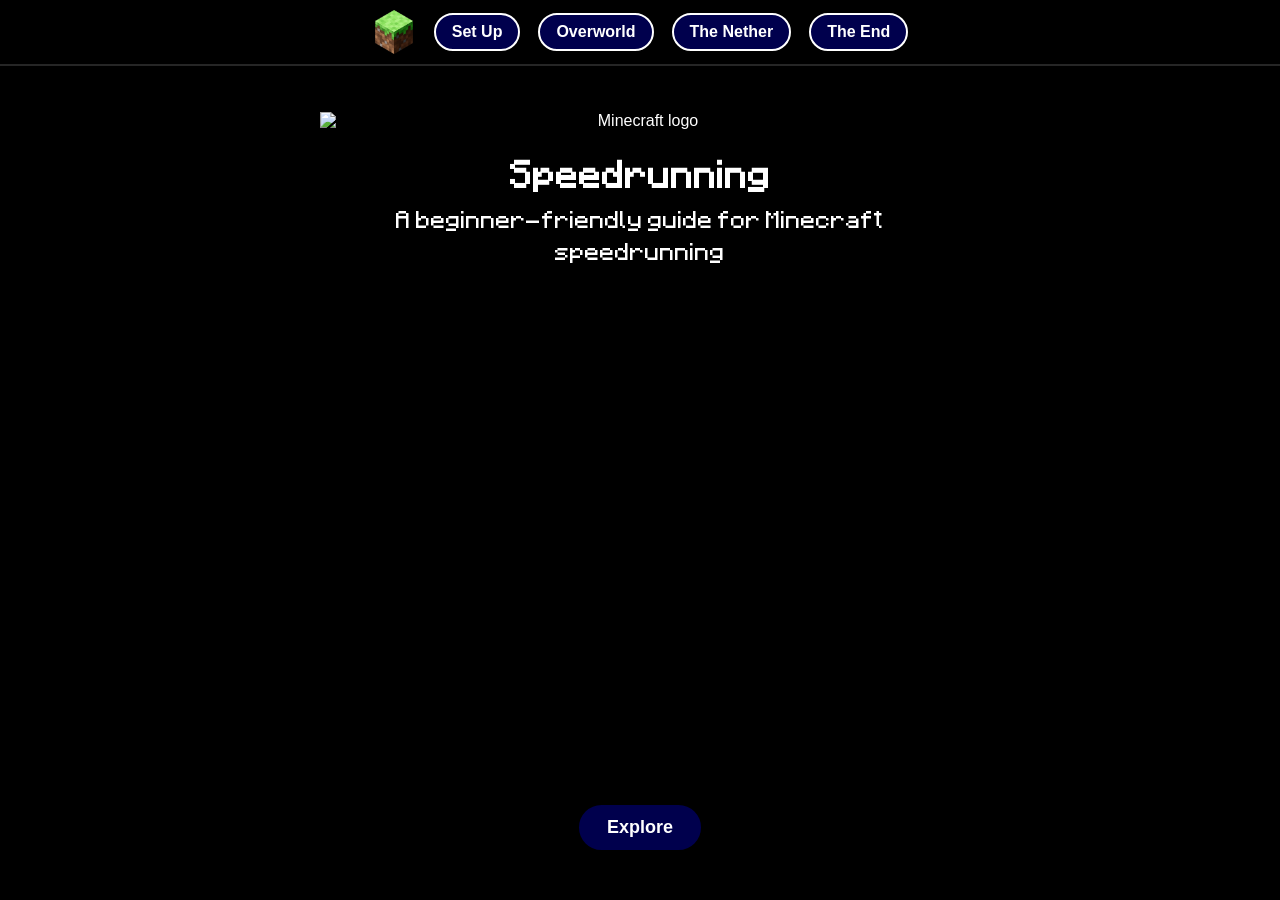
==== HTML/Homepage.html @ 3054f795 "Rename Homepage.html to HTML/Homepage.html" ====
<!DOCTYPE html>
<html lang="en">
<head>
  <meta charset="UTF-8">
  <meta name="viewport" content="width=device-width, initial-scale=1.0">
  <title>Minecraft Speedrunning</title>
  <link rel="stylesheet" href="../CSS/Homepage.css">
</head>
<body>
  <nav class="top-nav">
    <a href="Homepage.html"><img class="nav-icon" src="../Images/block.png" alt="Minecraft block icon"></a>
    <a href="SetUp.html"><button class="nav-button" type="button">Set Up</button></a>
    <a href="Overworld.html"><button class="nav-button" type="button">Overworld</button></a>
    <a href="TheNether.html"><button class="nav-button" type="button">The Nether</button></a>
    <a href="TheEnd.html"><button class="nav-button" type="button">The End</button></a>
  </nav>

  <header class="hero">
    <section class="hero-main">
      <img class="minecraft-logo" src="../Images/Homepage/Minecraft-Logo.png" alt="Minecraft logo">
      <section class="intro-card">
        <h1>Speedrunning</h1>
        <p>
          A beginner-friendly guide for Minecraft speedrunning
        </p>
      </section>
    </section>
    <a href="../HTML/SetUp.html"><button class="explore-button" type="button">Explore</button></a>
  </header>
</body>
</html>
---- CSS/Homepage.css ----
@font-face {
  font-family: "MCFont";
  src: url(../Fonts/Minecraftia-Regular.ttf) format("truetype");
}

* {box-sizing: border-box;}

body {
  margin: 0;
  min-height: 100vh;
  font-family: Arial, sans-serif;
  color: rgba(255, 255, 255, 1);
  background-color: rgba(0, 0, 0);
}

.top-nav {
  display: flex;
  flex-wrap: wrap;
  position: sticky;
  top: 0;
  z-index: 1000;
  justify-content: center;
  gap: 18px;
  align-items: center;
  width: 100%;
  padding: 10px 20px;
  background: linear-gradient(rgba(0, 0, 0, 0.8));
  border-bottom: 2px solid rgba(255, 255, 255, 0.15);
}

.nav-button {
  padding: 8px 16px;
  border: 2px solid rgba(255, 255, 255);
  border-radius: 999px;
  background-color: rgba(0, 0, 255, 0.3);
  color: rgba(255, 255, 255);
  font-size: 16px;
  font-weight: 700;
  cursor: pointer;
}

.nav-icon {
  display: block;
  width: 44px;
  height: 44px;
  object-fit: contain;
  cursor: pointer;
}

.nav-button:hover,
.nav-button:focus-visible {
  background-color: rgba(130, 220, 90, 0.4);
}

.hero {
  display: flex;
  flex-direction: column;
  align-items: center;
  justify-content: space-between;
  text-align: center;
  min-height: calc(100vh - 68px);
  padding: 0 20px 28px;
  background-image: url("../Images/Homepage/The Nether.jpg");
  background-size: cover;
  background-position: center;
  background-repeat: no-repeat;
}

.hero-main {
  display: flex;
  flex-direction: column;
  align-items: center;
  width: 100%;
}

.minecraft-logo {
  width: min(640px, 92vw);
  margin-top: 46px;
}

.intro-card {
  margin-top: 10px;
  max-width: 708px;
  padding: 14px 24px;
  border-radius: 18px;
}

.intro-card h1 {
  margin: 0 0 8px;
  font-family: "MCFont";
  font-size: 30px;
}

.intro-card p {
  margin: 0px;
  font-family: "MCFont";
  font-size: 20px;
  line-height: 1.6;
}

.explore-button {
  margin-bottom: 18px;
  padding: 12px 28px;
  border: 2px solid rgba(0, 0, 0);
  border-radius: 999px;
  background-color: rgba(0, 0, 255, 0.3);
  color: rgba(255, 255, 255);
  font-size: 18px;
  font-weight: 700;
  cursor: pointer;
}

.explore-button:hover,
.explore-button:focus-visible {
  background-color: rgba(130, 220, 90, 0.4);
}
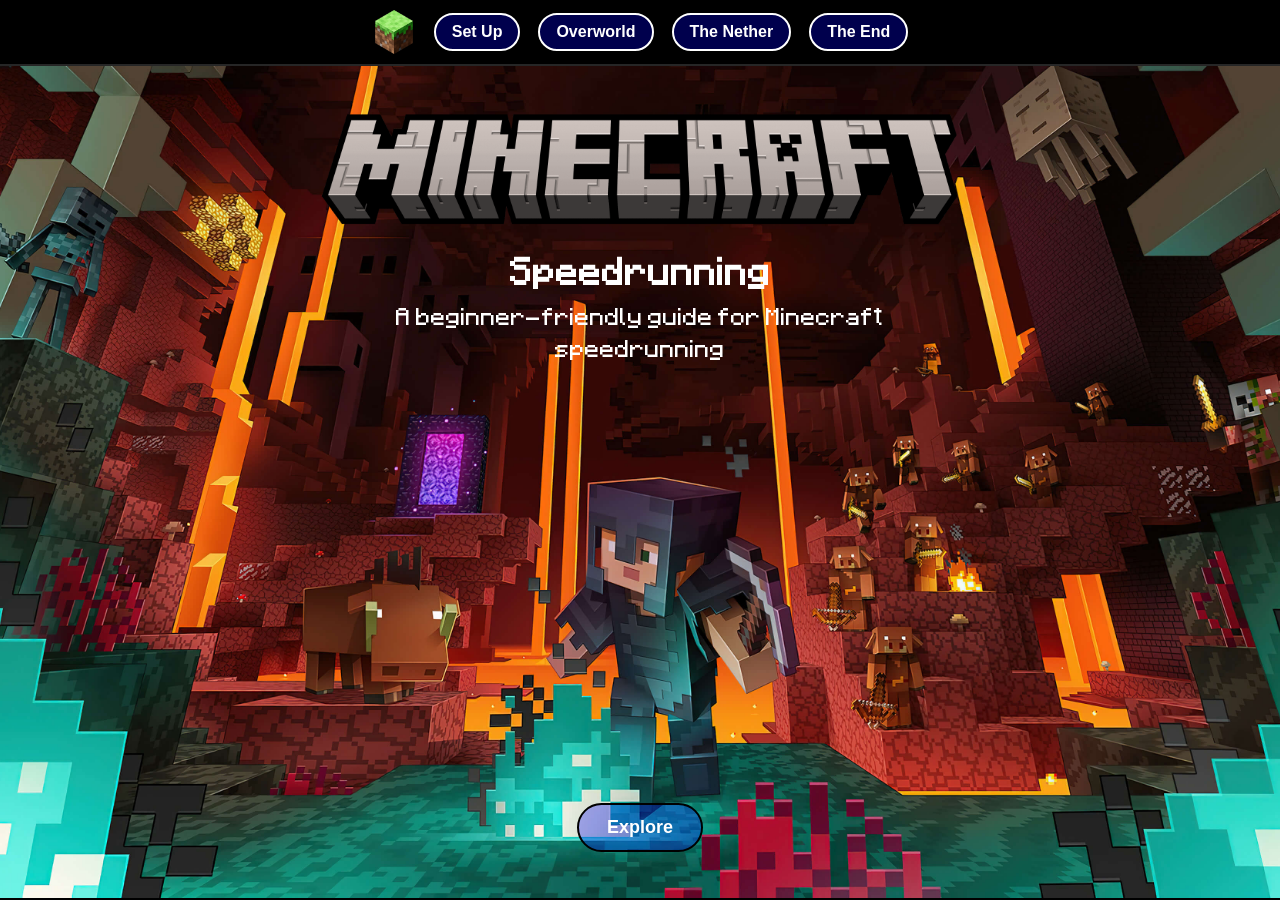
==== commit 7989ee5f: "Update Homepage.html" ====
--- a/HTML/Homepage.html
+++ b/HTML/Homepage.html
@@ -8,7 +8,7 @@
 </head>
 <body>
   <nav class="top-nav">
-    <a href="Homepage.html"><img class="nav-icon" src="../Images/block.png" alt="Minecraft block icon"></a>
+    <a href="index.html"><img class="nav-icon" src="../Images/block.png" alt="Minecraft block icon"></a>
     <a href="SetUp.html"><button class="nav-button" type="button">Set Up</button></a>
     <a href="Overworld.html"><button class="nav-button" type="button">Overworld</button></a>
     <a href="TheNether.html"><button class="nav-button" type="button">The Nether</button></a>
